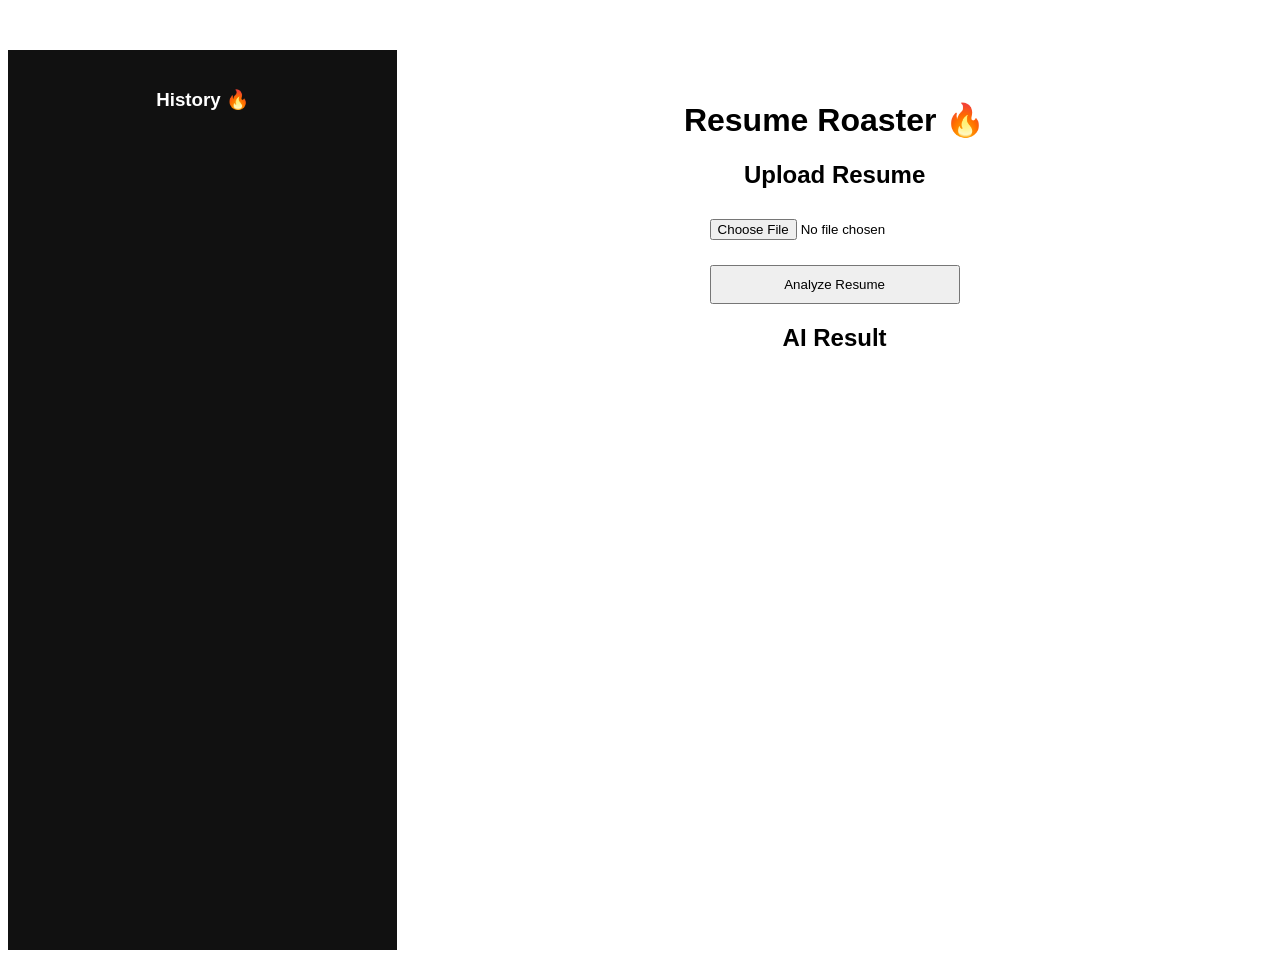
==== frontend/dashboard.html @ 5f40fae4 "new files database  routes modelsllm with frontend" ====
<!DOCTYPE html>
<html>

<head>
    <title>Dashboard</title>
    <link rel="stylesheet" href="style.css">
</head>

<body>

<div class="container">

    <!-- LEFT SIDEBAR -->
    <div class="sidebar">

        <h3>History 🔥</h3>

        <div id="historyList"></div>

    </div>

    <!-- MAIN SECTION -->
    <div class="main">

        <h1>Resume Roaster 🔥</h1>

        <h2>Upload Resume</h2>

        <input type="file" id="resumeFile">

        <button onclick="uploadResume()">Analyze Resume</button>

        <h2>AI Result</h2>

        <pre id="result"></pre>

    </div>

</div>

<script src="app.js"></script>

</body>

</html>
---- frontend/style.css ----
body{

    font-family: Arial;
    text-align:center;
    margin-top:50px;

}


input,button{

    display:block;

    margin:15px auto;

    padding:10px;

    width:250px;

}


button{

    cursor:pointer;

}



.container {
    display: flex;
    height: 100vh;
}

/* Sidebar */
.sidebar {
    width: 30%;
    background: #111;
    color: white;
    padding: 20px;
    overflow-y: auto;
}

/* Main area */
.main {
    width: 70%;
    padding: 30px;
}



.history-item {
    background: #222;
    padding: 10px;
    margin: 10px 0;
    cursor: pointer;
}

.history-item:hover {
    background: #333;
}
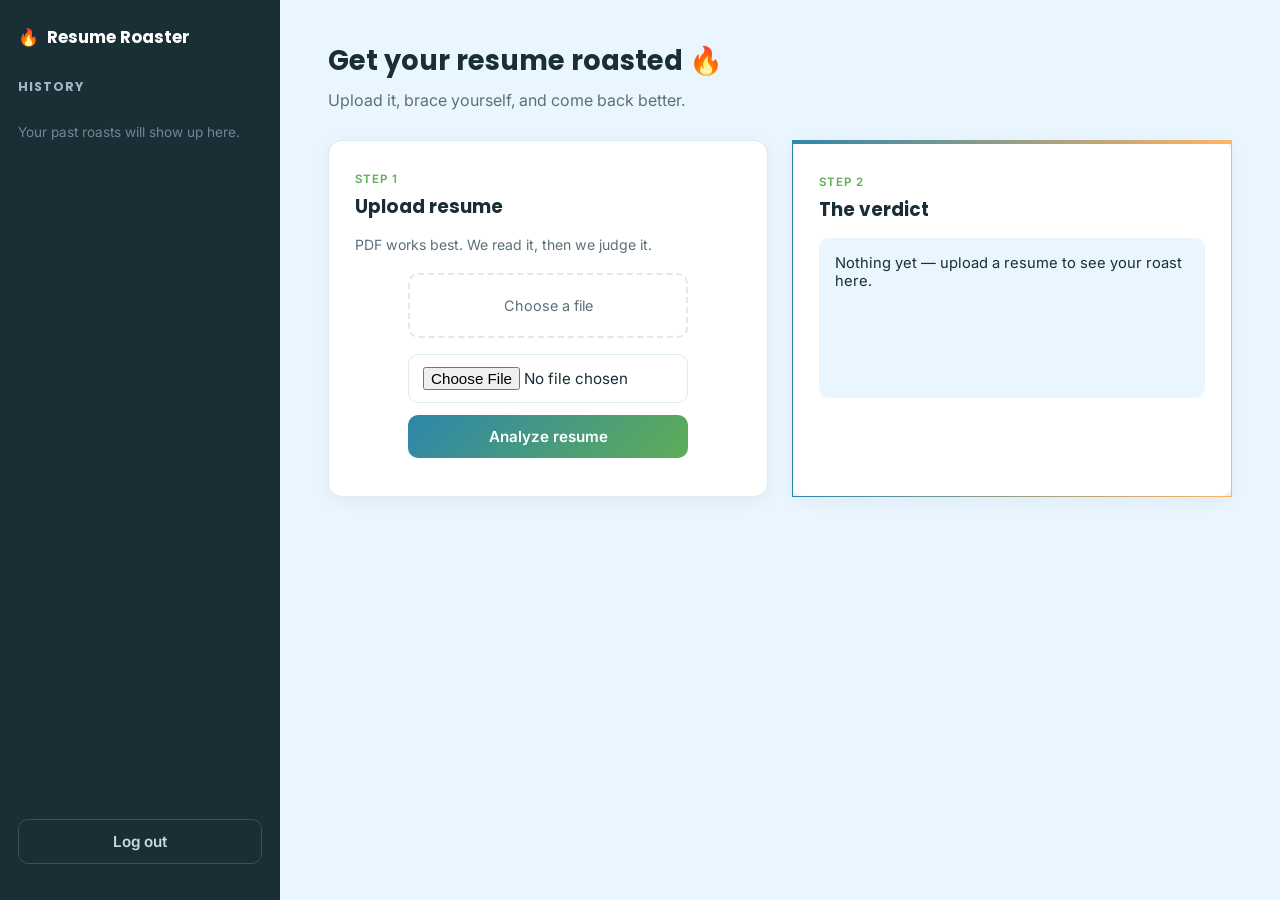
==== commit dd404f11: "new fixes regarding history" ====
--- a/frontend/dashboard.html
+++ b/frontend/dashboard.html
@@ -2,7 +2,10 @@
 <html>
 
 <head>
-    <title>Dashboard</title>
+    <title>Dashboard · Resume Roaster</title>
+    <meta name="viewport" content="width=device-width, initial-scale=1">
+    <link rel="preconnect" href="https://fonts.googleapis.com">
+    <link href="https://fonts.googleapis.com/css2?family=Poppins:wght@600;700;800&family=Inter:wght@400;500;600&display=swap" rel="stylesheet">
     <link rel="stylesheet" href="style.css">
 </head>
 
@@ -13,32 +16,67 @@
     <!-- LEFT SIDEBAR -->
     <div class="sidebar">
 
-        <h3>History 🔥</h3>
+        <div class="sidebar-brand">
+            <span class="flame">🔥</span>
+            <span>Resume Roaster</span>
+        </div>
 
-        <div id="historyList"></div>
+        <h3>History</h3>
+
+        <div id="historyList" class="history-list">
+            <p class="history-empty">Your past roasts will show up here.</p>
+        </div>
+
+        <button class="logout-btn" onclick="logout()">Log out</button>
 
     </div>
 
     <!-- MAIN SECTION -->
     <div class="main">
 
-        <h1>Resume Roaster 🔥</h1>
+        <header class="main-header">
+            <h1>Get your resume roasted 🔥</h1>
+            <p class="subtitle">Upload it, brace yourself, and come back better.</p>
+        </header>
 
-        <h2>Upload Resume</h2>
+        <div class="dashboard-grid">
 
-        <input type="file" id="resumeFile">
+            <section class="card upload-card">
+                <span class="card-eyebrow">Step 1</span>
+                <h2>Upload resume</h2>
+                <p class="card-hint">PDF works best. We read it, then we judge it.</p>
 
-        <button onclick="uploadResume()">Analyze Resume</button>
+                <label class="file-drop" for="resumeFile">
+                    <span id="fileLabel">Choose a file</span>
+                </label>
+                <input type="file" id="resumeFile" hidden onchange="updateFileLabel()">
 
-        <h2>AI Result</h2>
+                <button class="primary-btn" onclick="uploadResume()">Analyze resume</button>
+            </section>
 
-        <pre id="result"></pre>
+            <section class="card result-card">
+                <span class="card-eyebrow">Step 2</span>
+                <h2>The verdict</h2>
+                <pre id="result">Nothing yet — upload a resume to see your roast here.</pre>
+            </section>
+
+        </div>
 
     </div>
 
 </div>
 
 <script src="app.js"></script>
+<script>
+    function updateFileLabel() {
+        const file = document.getElementById("resumeFile").files[0];
+        document.getElementById("fileLabel").textContent = file ? file.name : "Choose a file";
+    }
+    function logout() {
+        localStorage.removeItem("token");
+        window.location.href = "login.html";
+    }
+</script>
 
 </body>
 
--- a/frontend/style.css
+++ b/frontend/style.css
@@ -1,62 +1,319 @@
-body{
-
-    font-family: Arial;
-    text-align:center;
-    margin-top:50px;
-
-}
-
-
-input,button{
-
-    display:block;
-
-    margin:15px auto;
-
-    padding:10px;
-
-    width:250px;
-
-}
-
-
-button{
-
-    cursor:pointer;
-
-}
-
-
-
+/* ===== Tokens ===== */
+:root {
+    --sky: #2E86AB;
+    --sky-light: #EAF6FF;
+    --green: #5FAD56;
+    --orange: #FFB562;
+    --ink: #1A2E35;
+    --ink-soft: #5C7079;
+    --card: #FFFFFF;
+    --border: #DCEAF2;
+    --radius: 14px;
+}
+
+* {
+    box-sizing: border-box;
+}
+
+body {
+    font-family: 'Inter', Arial, sans-serif;
+    color: var(--ink);
+    margin: 0;
+    background: var(--sky-light);
+}
+
+h1, h2, h3 {
+    font-family: 'Poppins', Arial, sans-serif;
+    margin: 0;
+}
+
+p {
+    color: var(--ink-soft);
+    line-height: 1.5;
+}
+
+input, button {
+    display: block;
+    margin: 12px auto;
+    padding: 12px 14px;
+    width: 100%;
+    max-width: 280px;
+    font-family: 'Inter', Arial, sans-serif;
+    font-size: 0.95rem;
+    border-radius: 10px;
+    border: 1.5px solid var(--border);
+}
+
+input:focus {
+    outline: none;
+    border-color: var(--sky);
+    box-shadow: 0 0 0 3px rgba(46, 134, 171, 0.15);
+}
+
+button {
+    cursor: pointer;
+    border: none;
+    font-weight: 600;
+}
+
+.primary-btn {
+    background: linear-gradient(135deg, var(--sky), var(--green));
+    color: white;
+    transition: transform 0.15s ease, box-shadow 0.15s ease;
+}
+
+.primary-btn:hover {
+    transform: translateY(-1px);
+    box-shadow: 0 6px 16px rgba(46, 134, 171, 0.3);
+}
+
+.secondary-btn {
+    background: white;
+    color: var(--sky);
+    border: 1.5px solid var(--sky);
+}
+
+.secondary-btn:hover {
+    background: var(--sky-light);
+}
+
+/* ===== Landing page ===== */
+.landing-body {
+    display: flex;
+    align-items: center;
+    justify-content: center;
+    min-height: 100vh;
+    background: linear-gradient(160deg, var(--sky-light) 0%, #FFF3E4 100%);
+}
+
+.landing-card {
+    background: var(--card);
+    border-radius: var(--radius);
+    padding: 50px 40px;
+    text-align: center;
+    max-width: 420px;
+    box-shadow: 0 10px 30px rgba(26, 46, 53, 0.08);
+}
+
+.landing-card h1 {
+    font-size: 2rem;
+    color: var(--ink);
+}
+
+.landing-copy {
+    margin: 16px 0 28px;
+}
+
+.landing-actions {
+    display: flex;
+    flex-direction: column;
+    align-items: center;
+}
+
+.flame {
+    display: inline-block;
+}
+
+/* ===== Auth pages ===== */
+.auth-body {
+    display: flex;
+    align-items: center;
+    justify-content: center;
+    min-height: 100vh;
+    background: linear-gradient(160deg, var(--sky-light) 0%, #EAF8EE 100%);
+}
+
+.auth-card {
+    background: var(--card);
+    border-radius: var(--radius);
+    padding: 40px 36px;
+    text-align: center;
+    width: 100%;
+    max-width: 340px;
+    box-shadow: 0 10px 30px rgba(26, 46, 53, 0.08);
+}
+
+.auth-hint {
+    font-size: 0.9rem;
+    margin: 8px 0 20px;
+}
+
+.auth-switch {
+    font-size: 0.85rem;
+    margin-top: 16px;
+}
+
+.auth-switch a {
+    color: var(--sky);
+    font-weight: 600;
+    text-decoration: none;
+}
+
+/* ===== Dashboard layout ===== */
 .container {
     display: flex;
-    height: 100vh;
-}
-
-/* Sidebar */
+    min-height: 100vh;
+}
+
 .sidebar {
-    width: 30%;
-    background: #111;
+    width: 280px;
+    flex-shrink: 0;
+    background: var(--ink);
     color: white;
-    padding: 20px;
+    padding: 24px 18px;
+    display: flex;
+    flex-direction: column;
+}
+
+.sidebar-brand {
+    display: flex;
+    align-items: center;
+    gap: 8px;
+    font-family: 'Poppins', Arial, sans-serif;
+    font-weight: 700;
+    font-size: 1.05rem;
+    margin-bottom: 28px;
+}
+
+.sidebar h3 {
+    font-size: 0.78rem;
+    letter-spacing: 0.08em;
+    text-transform: uppercase;
+    color: #9FB8C2;
+    margin-bottom: 12px;
+}
+
+.history-list {
+    flex: 1;
     overflow-y: auto;
 }
 
-/* Main area */
+.history-empty {
+    color: #6E8893;
+    font-size: 0.85rem;
+}
+
+.history-item {
+    background: rgba(255, 255, 255, 0.06);
+    border-left: 3px solid var(--orange);
+    padding: 10px 12px;
+    margin: 8px 0;
+    border-radius: 8px;
+    cursor: pointer;
+    font-size: 0.88rem;
+    color: #E8F1F5;
+    transition: background 0.15s ease;
+}
+
+.history-item:hover {
+    background: rgba(255, 255, 255, 0.14);
+}
+
+.logout-btn {
+    background: transparent;
+    border: 1.5px solid #3A4F58;
+    color: #C9DAE0;
+    margin-top: 16px;
+}
+
+.logout-btn:hover {
+    border-color: var(--orange);
+    color: var(--orange);
+}
+
 .main {
-    width: 70%;
-    padding: 30px;
-}
-
-
-
-.history-item {
-    background: #222;
-    padding: 10px;
-    margin: 10px 0;
+    flex: 1;
+    padding: 40px 48px;
+    overflow-y: auto;
+}
+
+.main-header h1 {
+    font-size: 1.7rem;
+}
+
+.subtitle {
+    margin-top: 6px;
+}
+
+.dashboard-grid {
+    display: grid;
+    grid-template-columns: 1fr 1fr;
+    gap: 24px;
+    margin-top: 28px;
+}
+
+.card {
+    background: var(--card);
+    border-radius: var(--radius);
+    padding: 26px;
+    box-shadow: 0 4px 16px rgba(26, 46, 53, 0.06);
+    border: 1px solid var(--border);
+}
+
+.card-eyebrow {
+    font-size: 0.72rem;
+    font-weight: 600;
+    letter-spacing: 0.08em;
+    text-transform: uppercase;
+    color: var(--green);
+}
+
+.card h2 {
+    font-size: 1.15rem;
+    margin: 6px 0 4px;
+}
+
+.card-hint {
+    font-size: 0.88rem;
+    margin-bottom: 18px;
+}
+
+.file-drop {
+    display: flex;
+    align-items: center;
+    justify-content: center;
+    border: 2px dashed var(--border);
+    border-radius: 10px;
+    padding: 22px;
+    margin: 0 auto 16px;
+    max-width: 280px;
+    color: var(--ink-soft);
+    font-size: 0.9rem;
     cursor: pointer;
-}
-
-.history-item:hover {
-    background: #333;
+    transition: border-color 0.15s ease, background 0.15s ease;
+}
+
+.file-drop:hover {
+    border-color: var(--sky);
+    background: var(--sky-light);
+}
+
+.result-card {
+    border-top: 4px solid transparent;
+    border-image: linear-gradient(90deg, var(--sky), var(--orange));
+    border-image-slice: 1;
+}
+
+#result {
+    background: var(--sky-light);
+    border-radius: 10px;
+    padding: 16px;
+    font-family: 'Inter', Arial, sans-serif;
+    font-size: 0.92rem;
+    white-space: pre-wrap;
+    color: var(--ink);
+    min-height: 160px;
+}
+
+/* ===== Responsive ===== */
+@media (max-width: 860px) {
+    .container {
+        flex-direction: column;
+    }
+    .sidebar {
+        width: 100%;
+    }
+    .dashboard-grid {
+        grid-template-columns: 1fr;
+    }
 }
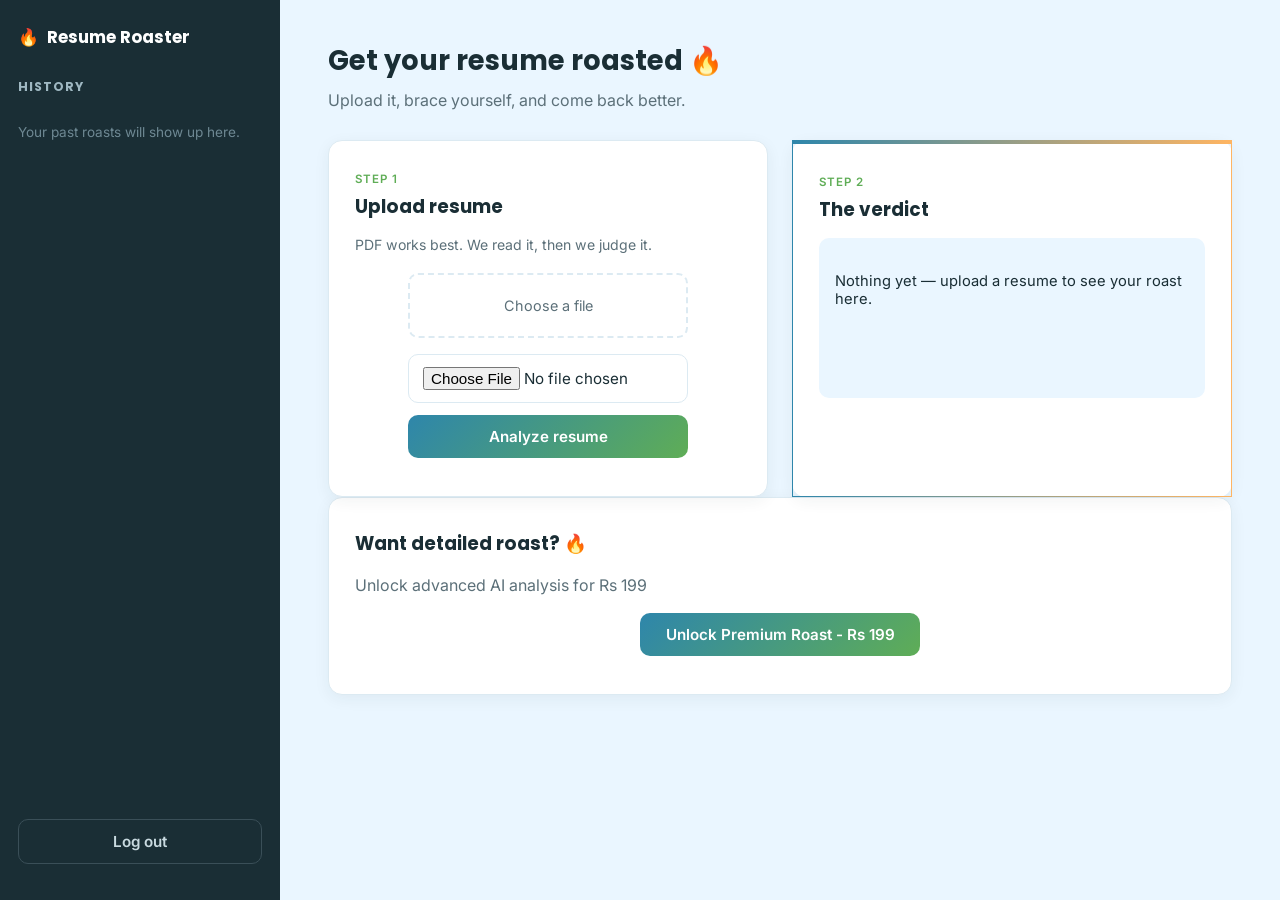
==== commit 64039b4a: "esewa payment fixes" ====
--- a/frontend/dashboard.html
+++ b/frontend/dashboard.html
@@ -4,80 +4,289 @@
 <head>
     <title>Dashboard · Resume Roaster</title>
     <meta name="viewport" content="width=device-width, initial-scale=1">
+
     <link rel="preconnect" href="https://fonts.googleapis.com">
+
     <link href="https://fonts.googleapis.com/css2?family=Poppins:wght@600;700;800&family=Inter:wght@400;500;600&display=swap" rel="stylesheet">
+
     <link rel="stylesheet" href="style.css">
 </head>
 
+
 <body>
 
+
 <div class="container">
+
 
     <!-- LEFT SIDEBAR -->
     <div class="sidebar">
 
+
         <div class="sidebar-brand">
+
             <span class="flame">🔥</span>
-            <span>Resume Roaster</span>
+
+            <span>
+                Resume Roaster
+            </span>
+
         </div>
 
+
+
         <h3>History</h3>
 
+
         <div id="historyList" class="history-list">
-            <p class="history-empty">Your past roasts will show up here.</p>
+
+            <p class="history-empty">
+                Your past roasts will show up here.
+            </p>
+
         </div>
 
-        <button class="logout-btn" onclick="logout()">Log out</button>
+
+
+        <button class="logout-btn" onclick="logout()">
+
+            Log out
+
+        </button>
+
 
     </div>
 
+
+
+
     <!-- MAIN SECTION -->
+
     <div class="main">
 
+
         <header class="main-header">
-            <h1>Get your resume roasted 🔥</h1>
-            <p class="subtitle">Upload it, brace yourself, and come back better.</p>
+
+            <h1>
+                Get your resume roasted 🔥
+            </h1>
+
+
+            <p class="subtitle">
+
+                Upload it, brace yourself, and come back better.
+
+            </p>
+
+
         </header>
 
+
+
+
         <div class="dashboard-grid">
 
+
+
+            <!-- UPLOAD CARD -->
+
             <section class="card upload-card">
-                <span class="card-eyebrow">Step 1</span>
-                <h2>Upload resume</h2>
-                <p class="card-hint">PDF works best. We read it, then we judge it.</p>
+
+
+                <span class="card-eyebrow">
+                    Step 1
+                </span>
+
+
+
+                <h2>
+                    Upload resume
+                </h2>
+
+
+
+                <p class="card-hint">
+
+                    PDF works best. We read it, then we judge it.
+
+                </p>
+
+
+
 
                 <label class="file-drop" for="resumeFile">
-                    <span id="fileLabel">Choose a file</span>
+
+
+                    <span id="fileLabel">
+
+                        Choose a file
+
+                    </span>
+
+
                 </label>
-                <input type="file" id="resumeFile" hidden onchange="updateFileLabel()">
-
-                <button class="primary-btn" onclick="uploadResume()">Analyze resume</button>
+
+
+
+                <input 
+                type="file" 
+                id="resumeFile" 
+                hidden 
+                onchange="updateFileLabel()">
+
+
+
+
+
+                <button 
+                class="primary-btn" 
+                onclick="uploadResume()">
+
+                    Analyze resume
+
+                </button>
+
+
+
             </section>
 
+
+
+
+
+
+
+            <!-- RESULT CARD -->
+
             <section class="card result-card">
-                <span class="card-eyebrow">Step 2</span>
-                <h2>The verdict</h2>
-                <pre id="result">Nothing yet — upload a resume to see your roast here.</pre>
+
+
+                <span class="card-eyebrow">
+
+                    Step 2
+
+                </span>
+
+
+
+
+                <h2>
+
+                    The verdict
+
+                </h2>
+
+
+
+
+                <pre id="result">
+
+Nothing yet — upload a resume to see your roast here.
+
+                </pre>
+
+
+
             </section>
 
+
+
         </div>
 
+
+
+
+
+        <!-- PAYMENT SECTION -->
+
+        <section class="card payment-card">
+
+
+            <h2>
+
+                Want detailed roast? 🔥
+
+            </h2>
+
+
+            <p>
+
+                Unlock advanced AI analysis for Rs 199
+
+            </p>
+
+
+
+            <div id="paymentBox">
+
+
+                <button 
+                class="primary-btn"
+                onclick="payNow()">
+
+                    Unlock Premium Roast - Rs 199
+
+                </button>
+
+
+            </div>
+
+
+        </section>
+
+
+
+
+
     </div>
 
+
 </div>
 
+
+
+
+
 <script src="app.js"></script>
+
+
 <script>
-    function updateFileLabel() {
-        const file = document.getElementById("resumeFile").files[0];
-        document.getElementById("fileLabel").textContent = file ? file.name : "Choose a file";
-    }
-    function logout() {
-        localStorage.removeItem("token");
-        window.location.href = "login.html";
-    }
+
+
+function updateFileLabel() {
+
+
+    const file =
+    document.getElementById("resumeFile").files[0];
+
+
+    document.getElementById("fileLabel").textContent =
+    file ? file.name : "Choose a file";
+
+
+}
+
+
+
+
+function logout() {
+
+
+    localStorage.removeItem("token");
+
+    window.location.href =
+    "login.html";
+
+
+}
+
+
+
+
 </script>
 
+
 </body>
 
+
 </html>
